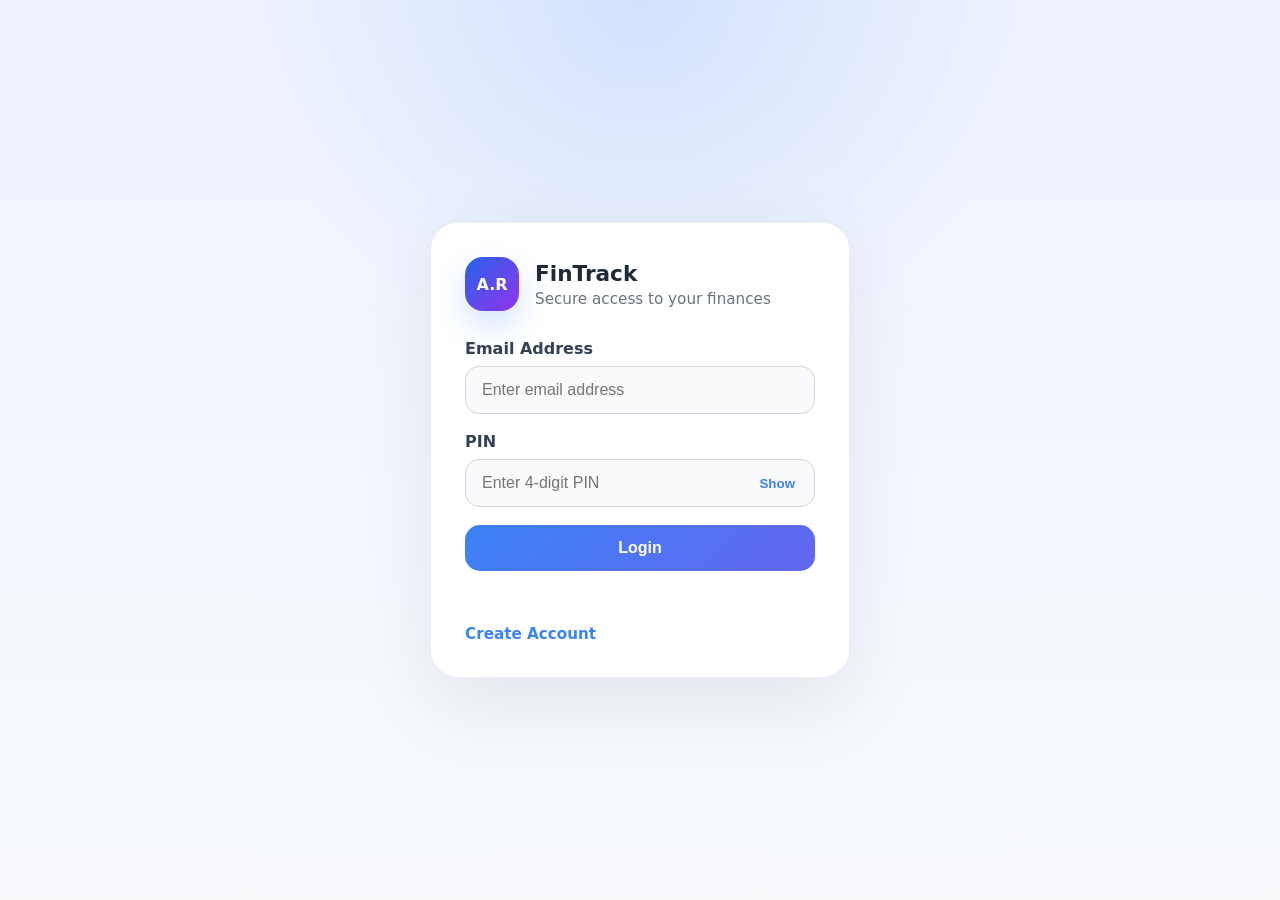
==== add-expense.html @ a309959b "Initial frontend commit" ====
<!DOCTYPE html>
<html lang="en">
<head>
    <meta charset="UTF-8">
    <meta name="viewport" content="width=device-width, initial-scale=1.0">
    <title>Add Expense - FinTrack</title>
    <link rel="stylesheet" href="cs/style.css">
</head>
<body>
    <div class="page-shell">
        <div class="expense-card">

            <div class="expense-header">
                <div>
                    <button class="back-btn" onclick="window.location.href='dashboard.html'"> Back</button>
                    <h1>Add Expense</h1>
                    <p class="dashboard-subtitle">Track your spending easily.</p>
                </div>
                <div class="expense-art" aria-hidden="true">
                    <span class="coin coin-red coin-1"></span>
                    <span class="coin coin-pink coin-2"></span>
                    <span class="coin coin-red coin-3"></span>
                    <span class="bill bill-expense bill-1"></span>
                </div>
            </div>

            <form id="expenseForm" class="expense-form" novalidate>

                <div class="field-group">
                    <label for="amount">Amount</label>
                    <input type="number" id="amount" placeholder="Amount" min="1" />
                </div>

                <div class="field-group">
                    <label for="category">Category</label>
                    <select id="category">
                        <option value="">Select Category</option>
                        <option value="Food">Food</option>
                        <option value="Transport">Transport</option>
                        <option value="Shopping">Shopping</option>
                        <option value="Bills">Bills</option>
                        <option value="Entertainment">Entertainment</option>
                        <option value="Health">Health</option>
                        <option value="Other">Other</option>
                    </select>
                </div>

                <div class="field-group">
                    <label for="mode">Mode</label>
                    <select id="mode">
                        <option value="">Select Mode</option>
                        <option value="Cash">Cash</option>
                        <option value="Debit Card">Debit Card</option>
                        <option value="Credit Card">Credit Card</option>
                        <option value="UPI">UPI</option>
                        <option value="Other">Other</option>
                    </select>
                </div>

                <div class="field-group">
                    <label for="date">Date</label>
                    <input type="date" id="date" />
                </div>

                <div class="field-group hidden" id="otherCategoryWrapper">
                    <label for="otherCategory">Custom category</label>
                    <input type="text" id="otherCategory" placeholder="Custom category" />
                </div>

                <div class="field-group">
                    <label for="note">Note</label>
                    <input type="text" id="note" placeholder="Note" />
                </div>

                <button type="button" class="btn-primary" onclick="addExpense()">Add Expense</button>

                <p id="message" class="message"></p>

            </form>
        </div>
    </div>

    <script src="js/expense.js"></script>
</body>
</html>
---- cs/style.css ----
:root {
  --bg: #eef2ff;
  --card: #ffffff;
  --border: #d1d5db;
  --text: #1f2937;
  --muted: #6b7280;
  --primary: #3b82f6;
  --primary-dark: #1d4ed8;
  --success: #16a34a;
  --danger: #dc2626;
}

* {
  box-sizing: border-box;
}

body {
  margin: 0;
  font-family: Inter, system-ui, -apple-system, BlinkMacSystemFont, "Segoe UI", sans-serif;
  background: radial-gradient(circle at top, rgba(59, 130, 246, 0.15), transparent 35%),
              linear-gradient(180deg, #eef2ff 0%, #f8fafc 100%);
  color: var(--text);
  min-height: 100vh;
  display: grid;
  place-items: center;
  padding: 24px;
}

.page-shell {
  width: min(420px, 100%);
}

.login-card {
  background: var(--card);
  border: 1px solid rgba(148, 163, 184, 0.18);
  border-radius: 28px;
  box-shadow: 0 28px 80px rgba(15, 23, 42, 0.08);
  padding: 34px;
}

.login-brand {
  display: flex;
  align-items: center;
  gap: 16px;
  margin-bottom: 28px;
}

.brand-mark {
  width: 54px;
  height: 54px;
  border-radius: 18px;
  display: grid;
  place-items: center;
  font-weight: 700;
  color: white;
  background: linear-gradient(135deg, #2563eb, #9333ea);
  box-shadow: 0 14px 30px rgba(59, 130, 246, 0.22);
}

.login-brand h1 {
  margin: 0;
  font-size: 1.35rem;
}

.login-brand p {
  margin: 4px 0 0;
  color: var(--muted);
  font-size: 0.95rem;
}

.field-group {
  margin-bottom: 18px;
}

label {
  display: block;
  margin-bottom: 8px;
  font-weight: 600;
  color: #334155;
}

input {
  width: 100%;
  border: 1px solid var(--border);
  border-radius: 14px;
  padding: 14px 16px;
  font-size: 1rem;
  color: var(--text);
  background: #f8fafc;
  outline: none;
  transition: border-color 0.2s ease, box-shadow 0.2s ease;
}

input:focus {
  border-color: rgba(59, 130, 246, 0.7);
  box-shadow: 0 0 0 3px rgba(59, 130, 246, 0.12);
}

.pin-field {
  position: relative;
}

.toggle-pin {
  position: absolute;
  top: 50%;
  right: 12px;
  transform: translateY(-50%);
  border: none;
  background: transparent;
  color: var(--primary);
  font-weight: 700;
  cursor: pointer;
  padding: 8px;
}

.btn-primary {
  width: 100%;
  border: none;
  border-radius: 15px;
  padding: 14px 18px;
  font-size: 1rem;
  font-weight: 700;
  background: linear-gradient(135deg, var(--primary), #6366f1);
  color: white;
  cursor: pointer;
  transition: transform 0.2s ease, box-shadow 0.2s ease, background 0.2s ease;
}

.btn-primary:hover {
  transform: translateY(-1px);
  box-shadow: 0 18px 30px rgba(59, 130, 246, 0.18);
  background: var(--primary-dark);
}

.btn-secondary {
  width: 100%;
  border: 1px solid rgba(59, 130, 246, 0.3);
  border-radius: 15px;
  padding: 14px 18px;
  font-size: 1rem;
  font-weight: 700;
  background: white;
  color: var(--primary);
  cursor: pointer;
  transition: transform 0.2s ease, background 0.2s ease, border-color 0.2s ease;
}

.btn-secondary:hover {
  transform: translateY(-1px);
  background: #f8fafc;
  border-color: var(--primary);
}

.section-heading {
  margin: 0 0 18px;
  color: #334155;
  font-size: 0.95rem;
  font-weight: 700;
  letter-spacing: 0.03em;
  text-transform: uppercase;
}

.hidden {
  display: none;
}

.message {
  min-height: 1.25rem;
  margin: 14px 0 0;
  font-size: 0.95rem;
  font-weight: 600;
}

.meta-row {
  display: flex;
  flex-wrap: wrap;
  justify-content: space-between;
  gap: 10px;
  align-items: center;
  margin-top: 20px;
}

.meta-link,
.meta-text {
  font-size: 0.95rem;
}

.meta-link {
  color: var(--primary);
  text-decoration: none;
  font-weight: 600;
}

.meta-link:hover {
  text-decoration: underline;
}

.meta-text {
  color: var(--muted);
}

.dashboard-card {
  width: min(720px, 100%);
  background: var(--card);
  border: 1px solid rgba(148, 163, 184, 0.18);
  border-radius: 28px;
  box-shadow: 0 28px 80px rgba(15, 23, 42, 0.08);
  padding: 32px;
  display: grid;
  gap: 24px;
}

.summary-cards {
  display: grid;
  grid-template-columns: repeat(3, 1fr);
  gap: 16px;
}

.card {
  background: var(--card);
  border: 1px solid rgba(148, 163, 184, 0.18);
  border-radius: 20px;
  padding: 20px;
  text-align: center;
  box-shadow: 0 10px 30px rgba(15, 23, 42, 0.08);
}

.card h3 {
  margin: 0 0 8px;
  font-size: 1rem;
  color: var(--muted);
}

.card p {
  margin: 0;
  font-size: 1.5rem;
  font-weight: 700;
  color: var(--text);
}

.dashboard-header {
  display: flex;
  flex-wrap: wrap;
  justify-content: space-between;
  align-items: center;
  gap: 16px;
}

.dashboard-subtitle {
  margin: 10px 0 0;
  color: var(--muted);
  line-height: 1.6;
}

.dashboard-grid {
  display: grid;
  grid-template-columns: repeat(2, minmax(0, 1fr));
  gap: 14px;
}

.dashboard-button {
  text-align: left;
  padding: 18px 20px;
  border-radius: 22px;
  font-size: 1rem;
  background: linear-gradient(135deg, rgba(59, 130, 246, 0.15), rgba(99, 102, 241, 0.15));
  color: #0f172a;
  border: 1px solid rgba(59, 130, 246, 0.17);
  box-shadow: inset 0 0 0 1px rgba(255, 255, 255, 0.5);
  transition: transform 0.2s ease, box-shadow 0.2s ease, background 0.2s ease;
}

.dashboard-button:hover {
  transform: translateY(-1px);
  background: linear-gradient(135deg, rgba(59, 130, 246, 0.2), rgba(99, 102, 241, 0.2));
  box-shadow: 0 10px 22px rgba(59, 130, 246, 0.12);
}

.dashboard-actions {
  display: grid;
  gap: 12px;
}

.btn-secondary.small {
  width: auto;
  padding: 10px 16px;
}

.btn-danger {
  width: 100%;
  border: none;
  border-radius: 16px;
  padding: 14px 18px;
  font-size: 1rem;
  font-weight: 700;
  background: linear-gradient(135deg, #ef4444, #dc2626);
  color: white;
  cursor: pointer;
  transition: transform 0.2s ease, box-shadow 0.2s ease;
}

.modal-backdrop {
  display: none;
  position: fixed;
  inset: 0;
  background: rgba(15, 23, 42, 0.55);
  z-index: 50;
  place-items: center;
}

.modal-backdrop.active {
  display: grid;
}

.modal-card {
  width: min(400px, 90%);
  background: #ffffff;
  border-radius: 24px;
  padding: 28px;
  text-align: center;
  box-shadow: 0 24px 60px rgba(15, 23, 42, 0.18);
}

.modal-card h3 {
  margin: 0 0 12px;
  font-size: 1.25rem;
}

.modal-card p {
  margin: 0 0 22px;
  color: var(--muted);
  line-height: 1.6;
}

.modal-actions {
  display: flex;
  flex-wrap: wrap;
  justify-content: center;
  gap: 12px;
}

.modal-card button {
  width: auto;
  min-width: 120px;
  margin: 0;
}

.modal-card button.cancel {
  background: #e2e8f0;
  color: #0f172a;
}

@media (max-width: 420px) {
  .login-card {
    padding: 28px 20px;
  }

  .dashboard-card {
    padding: 24px 18px;
  }

  .summary-cards {
    grid-template-columns: 1fr;
  }

  .dashboard-grid {
    grid-template-columns: 1fr;
  }

  button {
    font-size: 0.97rem;
    padding: 13px 16px;
  }
}

.income-card {
  width: min(520px, 100%);
  background: radial-gradient(circle at top left, rgba(251, 191, 36, 0.15), transparent 30%),
              radial-gradient(circle at bottom right, rgba(34, 197, 94, 0.12), transparent 35%),
              var(--card);
  border: 1px solid rgba(148, 163, 184, 0.18);
  border-radius: 34px;
  box-shadow: 0 28px 90px rgba(15, 23, 42, 0.12);
  padding: 34px;
  position: relative;
  overflow: hidden;
}

.income-header {
  display: flex;
  align-items: center;
  justify-content: space-between;
  gap: 24px;
  margin-bottom: 28px;
}

.income-header h1 {
  margin: 0;
  font-size: clamp(2rem, 3vw, 2.4rem);
}

.income-art {
  position: relative;
  width: 120px;
  height: 110px;
}

.income-art::before {
  content: "";
  position: absolute;
  inset: 0;
  border-radius: 50%;
  background: radial-gradient(circle at center, rgba(251, 191, 36, 0.18), transparent 55%);
}

.coin,
.bill {
  position: absolute;
  display: block;
  border-radius: 999px;
  transform-origin: center;
  animation: float 4s ease-in-out infinite;
}

.coin {
  width: 30px;
  height: 30px;
  border: 1px solid rgba(255, 255, 255, 0.7);
  box-shadow: 0 20px 40px rgba(15, 23, 42, 0.12);
}

.coin-gold {
  background: radial-gradient(circle at 30% 30%, #f8e16c, #f59e0b 65%);
}

.coin-green {
  background: radial-gradient(circle at 30% 30%, #86efac, #10b981 65%);
}

.bill {
  width: 56px;
  height: 32px;
  border-radius: 24px;
  background: linear-gradient(135deg, #22c55e 0%, #10b981 100%);
  box-shadow: 0 24px 42px rgba(34, 197, 94, 0.18);
  animation-duration: 4.5s;
}

.bill::before {
  content: "$";
  position: absolute;
  inset: 0;
  display: grid;
  place-items: center;
  color: rgba(255, 255, 255, 0.95);
  font-weight: 800;
  font-size: 1rem;
}

.coin-1 {
  top: 8px;
  left: 18px;
  animation-delay: 0s;
}

.coin-2 {
  top: 42px;
  left: 60px;
  animation-delay: 0.25s;
}

.coin-3 {
  top: 68px;
  left: 26px;
  animation-delay: 0.5s;
}

.bill-1 {
  right: 0;
  bottom: 16px;
  animation-delay: 0.35s;
}

@keyframes float {
  0%, 100% {
    transform: translateY(0) rotate(0deg);
  }
  25% {
    transform: translateY(-10px) rotate(-8deg);
  }
  50% {
    transform: translateY(-4px) rotate(4deg);
  }
  75% {
    transform: translateY(-12px) rotate(-4deg);
  }
}

.income-form .field-group {
  margin-bottom: 18px;
}

.income-form label {
  display: block;
  margin-bottom: 8px;
  font-weight: 600;
  color: #334155;
}

.income-form input,
.income-form select {
  width: 100%;
  border: 1px solid var(--border);
  border-radius: 16px;
  padding: 14px 16px;
  font-size: 1rem;
  background: #fbfdff;
}

.income-form input:focus,
.income-form select:focus {
  border-color: rgba(59, 130, 246, 0.65);
  box-shadow: 0 0 0 3px rgba(59, 130, 246, 0.1);
}

.income-form .message {
  margin-top: 18px;
}

@media (max-width: 560px) {
  .income-header {
    flex-direction: column;
    align-items: flex-start;
  }

  .income-art {
    width: 100%;
    height: 100px;
  }
}

.back-btn {
  width: auto;
  padding: 8px 14px;
  border: 1px solid rgba(59, 130, 246, 0.3);
  border-radius: 12px;
  background: white;
  color: var(--primary);
  cursor: pointer;
  transition: transform 0.2s ease, background 0.2s ease, border-color 0.2s ease;
  font-size: 0.9rem;
  font-weight: 600;
  margin-bottom: 12px;
}

.back-btn:hover {
  transform: translateY(-1px);
  background: #f8fafc;
  border-color: var(--primary);
}

.expense-card {
  width: min(520px, 100%);
  background: radial-gradient(circle at top left, rgba(220, 38, 38, 0.15), transparent 30%),
              radial-gradient(circle at bottom right, rgba(236, 72, 153, 0.12), transparent 35%),
              var(--card);
  border: 1px solid rgba(148, 163, 184, 0.18);
  border-radius: 34px;
  box-shadow: 0 28px 90px rgba(15, 23, 42, 0.12);
  padding: 34px;
  position: relative;
  overflow: hidden;
}

.expense-header {
  display: flex;
  align-items: center;
  justify-content: space-between;
  gap: 24px;
  margin-bottom: 28px;
}

.expense-header h1 {
  margin: 0;
  font-size: clamp(2rem, 3vw, 2.4rem);
}

.expense-art {
  position: relative;
  width: 120px;
  height: 110px;
}

.expense-art::before {
  content: "";
  position: absolute;
  inset: 0;
  border-radius: 50%;
  background: radial-gradient(circle at center, rgba(220, 38, 38, 0.18), transparent 55%);
}

.coin-red {
  background: radial-gradient(circle at 30% 30%, #fca5a5, #dc2626 65%);
}

.coin-pink {
  background: radial-gradient(circle at 30% 30%, #f9a8d4, #ec4899 65%);
}

.bill-expense {
  background: linear-gradient(135deg, #dc2626 0%, #b91c1c 100%);
  box-shadow: 0 24px 42px rgba(220, 38, 38, 0.18);
}

.bill-expense::before {
  content: "-$";
  position: absolute;
  inset: 0;
  display: grid;
  place-items: center;
  color: rgba(255, 255, 255, 0.95);
  font-weight: 800;
  font-size: 1rem;
}

.expense-form .field-group {
  margin-bottom: 18px;
}

.expense-form label {
  display: block;
  margin-bottom: 8px;
  font-weight: 600;
  color: #334155;
}

.expense-form input,
.expense-form select {
  width: 100%;
  border: 1px solid var(--border);
  border-radius: 16px;
  padding: 14px 16px;
  font-size: 1rem;
  background: #fbfdff;
}

.expense-form input:focus,
.expense-form select:focus {
  border-color: rgba(220, 38, 38, 0.65);
  box-shadow: 0 0 0 3px rgba(220, 38, 38, 0.1);
}

.expense-form .message {
  margin-top: 18px;
}

@media (max-width: 560px) {
  .expense-header {
    flex-direction: column;
    align-items: flex-start;
  }

  .expense-art {
    width: 100%;
    height: 100px;
  }
}

.anime-welcome {
  position: fixed;
  inset: 0;
  display: grid;
  place-items: center;
  background: rgba(8, 15, 45, 0.88);
  opacity: 0;
  visibility: hidden;
  pointer-events: none;
  transition: opacity 0.35s ease, visibility 0.35s ease;
  z-index: 1000;
}

.anime-welcome.active {
  opacity: 1;
  visibility: visible;
  pointer-events: auto;
}

.anime-welcome__panel {
  position: relative;
  width: min(420px, 92%);
  border-radius: 36px;
  padding: 34px 30px;
  background: radial-gradient(circle at top left, rgba(59, 130, 246, 0.22), transparent 35%),
              linear-gradient(180deg, rgba(15, 23, 42, 0.95), rgba(30, 58, 138, 0.75));
  border: 1px solid rgba(96, 165, 250, 0.24);
  box-shadow: 0 40px 120px rgba(15, 23, 42, 0.45);
  overflow: hidden;
  animation: welcome-zoom 0.6s ease-out both;
}

.anime-welcome__sparkles {
  position: absolute;
  inset: 0;
  pointer-events: none;
}

.anime-welcome__sparkles span {
  position: absolute;
  width: 14px;
  height: 14px;
  border-radius: 50%;
  background: radial-gradient(circle, rgba(255, 255, 255, 1), rgba(96, 165, 250, 0.85));
  filter: drop-shadow(0 0 20px rgba(96, 165, 250, 0.6));
  opacity: 0;
  animation: sparkle 1.4s ease-in-out infinite;
}

.anime-welcome__sparkles span:nth-child(1) {
  top: 18%;
  left: 26%;
  animation-delay: 0s;
}

.anime-welcome__sparkles span:nth-child(2) {
  top: 38%;
  right: 18%;
  animation-delay: 0.18s;
}

.anime-welcome__sparkles span:nth-child(3) {
  bottom: 24%;
  left: 20%;
  animation-delay: 0.33s;
}

.anime-welcome__sparkles span:nth-child(4) {
  bottom: 15%;
  right: 28%;
  animation-delay: 0.45s;
}

.anime-welcome__content {
  position: relative;
  z-index: 1;
  text-align: center;
  color: #eff6ff;
}

.anime-welcome__subtitle {
  margin: 0;
  color: #a5b4fc;
  text-transform: uppercase;
  letter-spacing: 0.2em;
  font-size: 0.85rem;
}

.anime-welcome__title {
  margin: 18px 0 0;
  font-size: clamp(2rem, 4vw, 3.4rem);
  letter-spacing: 0.05em;
  text-shadow: 0 20px 40px rgba(59, 130, 246, 0.35);
}

.anime-welcome__ring {
  width: 110px;
  height: 110px;
  margin: 24px auto 0;
  border-radius: 50%;
  border: 2px solid rgba(255, 255, 255, 0.18);
  box-shadow: 0 0 0 8px rgba(59, 130, 246, 0.12);
  animation: ring-pop 1.6s ease-in-out infinite;
}

@keyframes sparkle {
  0%, 100% {
    opacity: 0;
    transform: translateY(0) scale(0.75);
  }
  40% {
    opacity: 1;
    transform: translateY(-12px) scale(1.1);
  }
  70% {
    opacity: 0.6;
    transform: translateY(-6px) scale(0.95);
  }
}

@keyframes ring-pop {
  0%, 100% {
    transform: scale(0.95);
    box-shadow: 0 0 0 8px rgba(59, 130, 246, 0.12);
  }
  50% {
    transform: scale(1.08);
    box-shadow: 0 0 0 14px rgba(59, 130, 246, 0.18);
  }
}

@keyframes welcome-zoom {
  0% {
    opacity: 0;
    transform: translateY(18px) scale(0.94);
  }
  100% {
    opacity: 1;
    transform: translateY(0) scale(1);
  }
}

@media (max-width: 520px) {
  .anime-welcome__content {
    padding: 0 10px;
  }

  .anime-welcome__title {
    font-size: 2.3rem;
  }
}

/* =====================
   ANALYTICS PAGE (ANIME-STYLE DASHBOARD THEME)
   ===================== */

.analytics-card {
  width: min(1200px, 100%);
  background: var(--card);
  border: 1px solid rgba(148, 163, 184, 0.18);
  border-radius: 28px;
  box-shadow: 0 28px 80px rgba(15, 23, 42, 0.08);
  padding: 40px;
  display: grid;
  gap: 32px;
  position: relative;
  overflow: hidden;
}

.analytics-card::before {
  content: '';
  position: absolute;
  top: 0;
  left: 0;
  right: 0;
  bottom: 0;
  background:
    radial-gradient(circle at 20% 80%, rgba(59, 130, 246, 0.03) 0%, transparent 50%),
    radial-gradient(circle at 80% 20%, rgba(99, 102, 241, 0.03) 0%, transparent 50%),
    radial-gradient(circle at 40% 40%, rgba(168, 85, 247, 0.02) 0%, transparent 50%);
  animation: floatParticles 8s ease-in-out infinite;
  pointer-events: none;
}

/* Floating Particles */
.floating-particles {
  position: absolute;
  top: 0;
  left: 0;
  right: 0;
  bottom: 0;
  pointer-events: none;
  overflow: hidden;
}

.particle {
  position: absolute;
  width: 4px;
  height: 4px;
  background: linear-gradient(45deg, rgba(59, 130, 246, 0.6), rgba(168, 85, 247, 0.6));
  border-radius: 50%;
  animation: floatUp 6s ease-in-out infinite;
}

.particle::before {
  content: '';
  position: absolute;
  top: -2px;
  left: -2px;
  right: -2px;
  bottom: -2px;
  border: 1px solid rgba(59, 130, 246, 0.3);
  border-radius: 50%;
  animation: pulse 2s ease-in-out infinite;
}

.particle-1 {
  top: 20%;
  left: 10%;
  animation-delay: 0s;
}

.particle-2 {
  top: 60%;
  left: 80%;
  animation-delay: 1.5s;
}

.particle-3 {
  top: 40%;
  left: 60%;
  animation-delay: 3s;
}

.particle-4 {
  top: 80%;
  left: 20%;
  animation-delay: 4.5s;
}

.particle-5 {
  top: 30%;
  left: 90%;
  animation-delay: 6s;
}

@keyframes floatUp {
  0% {
    transform: translateY(100vh) rotate(0deg);
    opacity: 0;
  }
  10% {
    opacity: 1;
  }
  90% {
    opacity: 1;
  }
  100% {
    transform: translateY(-100px) rotate(360deg);
    opacity: 0;
  }
}

@keyframes pulse {
  0%, 100% {
    transform: scale(1);
    opacity: 0.6;
  }
  50% {
    transform: scale(1.5);
    opacity: 1;
  }
}

.analytics-header {
  display: flex;
  flex-wrap: wrap;
  justify-content: space-between;
  align-items: center;
  gap: 20px;
  position: relative;
  z-index: 2;
}

.analytics-header h1 {
  background: linear-gradient(135deg, #3b82f6, #6366f1, #a855f7);
  -webkit-background-clip: text;
  -webkit-text-fill-color: transparent;
  background-clip: text;
  font-size: 2.5rem;
  font-weight: 800;
  margin: 0;
  text-shadow: 0 0 30px rgba(59, 130, 246, 0.3);
  animation: glowPulse 3s ease-in-out infinite;
}

.analytics-subtitle {
  color: var(--muted);
  font-size: 1.1rem;
  margin: 8px 0 0;
  font-style: italic;
}

.chart-container {
  background: linear-gradient(135deg, rgba(59, 130, 246, 0.02), rgba(99, 102, 241, 0.02));
  border: 1px solid rgba(59, 130, 246, 0.1);
  border-radius: 24px;
  padding: 28px;
  backdrop-filter: blur(10px);
  animation: slideInUp 0.8s ease-out both;
  position: relative;
  overflow: hidden;
  transition: transform 0.3s ease, box-shadow 0.3s ease;
}

.chart-container:hover {
  transform: translateY(-4px);
  box-shadow: 0 20px 40px rgba(59, 130, 246, 0.15);
}

.chart-container::before {
  content: '';
  position: absolute;
  top: 0;
  left: -100%;
  width: 100%;
  height: 100%;
  background: linear-gradient(90deg, transparent, rgba(59, 130, 246, 0.05), transparent);
  animation: shimmer 3s infinite;
}

.chart-container::after {
  content: '🌟';
  position: absolute;
  top: 15px;
  right: 20px;
  font-size: 18px;
  color: rgba(59, 130, 246, 0.4);
  animation: twinkle 3s ease-in-out infinite;
  opacity: 0;
  transition: opacity 0.3s ease;
}

.chart-container:hover::after {
  opacity: 1;
}

.chart-container h2 {
  background: linear-gradient(135deg, #3b82f6, #6366f1);
  -webkit-background-clip: text;
  -webkit-text-fill-color: transparent;
  background-clip: text;
  font-size: 1.8rem;
  font-weight: 700;
  margin: 0 0 24px;
  text-align: center;
  text-shadow: 0 0 20px rgba(59, 130, 246, 0.3);
}

.chart-container:nth-child(2) {
  animation-delay: 0.2s;
}

.chart-container:nth-child(3) {
  animation-delay: 0.4s;
}

.analytics-summary-cards {
  display: grid;
  grid-template-columns: repeat(auto-fit, minmax(280px, 1fr));
  gap: 24px;
}

.analytics-card-item {
  background: linear-gradient(135deg, rgba(59, 130, 246, 0.05), rgba(99, 102, 241, 0.05));
  border: 1px solid rgba(59, 130, 246, 0.15);
  border-radius: 20px;
  padding: 28px;
  text-align: center;
  backdrop-filter: blur(10px);
  transition: transform 0.3s ease, box-shadow 0.3s ease, background 0.3s ease;
  animation: fadeInScale 0.6s ease-out both;
  position: relative;
  overflow: hidden;
}

.analytics-card-item::before {
  content: '';
  position: absolute;
  top: -50%;
  left: -50%;
  width: 200%;
  height: 200%;
  background: conic-gradient(from 0deg, transparent, rgba(59, 130, 246, 0.08), rgba(99, 102, 241, 0.08), transparent);
  animation: rotate 6s linear infinite;
  opacity: 0;
  transition: opacity 0.3s ease;
}

.analytics-card-item::after {
  content: '✨';
  position: absolute;
  top: 10px;
  right: 15px;
  font-size: 16px;
  color: rgba(59, 130, 246, 0.6);
  animation: sparkle 2s ease-in-out infinite;
  opacity: 0;
  transition: opacity 0.3s ease;
}

.analytics-card-item:hover::before {
  opacity: 1;
}

.analytics-card-item:hover::after {
  opacity: 1;
}

.analytics-card-item:hover {
  transform: translateY(-8px) scale(1.02);
  background: linear-gradient(135deg, rgba(59, 130, 246, 0.08), rgba(99, 102, 241, 0.08));
  box-shadow: 0 20px 40px rgba(59, 130, 246, 0.2);
}

.analytics-card-item h3 {
  color: var(--muted);
  font-size: 1rem;
  font-weight: 600;
  margin: 0 0 12px;
  text-transform: uppercase;
  letter-spacing: 1px;
}

.analytics-card-item p {
  background: linear-gradient(135deg, #3b82f6, #6366f1, #a855f7);
  -webkit-background-clip: text;
  -webkit-text-fill-color: transparent;
  background-clip: text;
  font-size: 2.2rem;
  font-weight: 800;
  margin: 0;
  text-shadow: 0 0 20px rgba(59, 130, 246, 0.3);
  animation: numberGlow 2s ease-in-out infinite;
}

.analytics-card-item:nth-child(1) {
  animation-delay: 0.1s;
}

.analytics-card-item:nth-child(2) {
  animation-delay: 0.2s;
}

.analytics-card-item:nth-child(3) {
  animation-delay: 0.3s;
}

/* Anime-style animations */
@keyframes floatParticles {
  0%, 100% {
    transform: translateY(0px) rotate(0deg);
    opacity: 0.3;
  }
  25% {
    transform: translateY(-10px) rotate(90deg);
    opacity: 0.6;
  }
  50% {
    transform: translateY(-5px) rotate(180deg);
    opacity: 0.4;
  }
  75% {
    transform: translateY(-15px) rotate(270deg);
    opacity: 0.7;
  }
}

@keyframes glowPulse {
  0%, 100% {
    filter: drop-shadow(0 0 10px rgba(59, 130, 246, 0.3));
  }
  50% {
    filter: drop-shadow(0 0 20px rgba(59, 130, 246, 0.6));
  }
}

@keyframes numberGlow {
  0%, 100% {
    filter: drop-shadow(0 0 5px rgba(59, 130, 246, 0.2));
  }
  50% {
    filter: drop-shadow(0 0 15px rgba(59, 130, 246, 0.5));
  }
}

@keyframes gradientShift {
  0%, 100% { background-position: 0% 50%; }
  50% { background-position: 100% 50%; }
}

@keyframes shimmer {
  0% { left: -100%; }
  100% { left: 100%; }
}

@keyframes slideInUp {
  from {
    opacity: 0;
    transform: translateY(40px);
  }
  to {
    opacity: 1;
    transform: translateY(0);
  }
}

@keyframes fadeInScale {
  from {
    opacity: 0;
    transform: scale(0.9);
  }
  to {
    opacity: 1;
    transform: scale(1);
  }
}

@keyframes twinkle {
  0%, 100% {
    transform: scale(1) rotate(0deg);
    opacity: 0.4;
  }
  25% {
    transform: scale(1.3) rotate(90deg);
    opacity: 0.8;
  }
  50% {
    transform: scale(1.6) rotate(180deg);
    opacity: 0.6;
  }
  75% {
    transform: scale(1.2) rotate(270deg);
    opacity: 1;
  }
}

@media (max-width: 768px) {
  .analytics-card {
    padding: 24px 20px;
  }

  .analytics-header h1 {
    font-size: 2rem;
  }

  .chart-container {
    padding: 20px;
  }

  .analytics-summary-cards {
    grid-template-columns: 1fr;
  }
}

.transactions-card {
  width: min(1000px, 100%);
  background: var(--card);
  border: 1px solid rgba(148, 163, 184, 0.18);
  border-radius: 28px;
  box-shadow: 0 28px 80px rgba(15, 23, 42, 0.08);
  padding: 32px;
  display: grid;
  gap: 24px;
  animation: fadeInUp 0.7s ease-out both;
}

.transactions-header {
  display: flex;
  flex-wrap: wrap;
  justify-content: space-between;
  align-items: center;
  gap: 16px;
}

.transactions-table-container {
  overflow-x: auto;
  border-radius: 16px;
  border: 1px solid rgba(148, 163, 184, 0.18);
  background: #f8fafc;
  animation: fadeIn 0.8s ease-out both;
  animation-delay: 0.15s;
}

.transactions-table {
  width: 100%;
  border-collapse: collapse;
  font-size: 0.9rem;
}

.transactions-table th,
.transactions-table td {
  padding: 12px 16px;
  text-align: left;
  border-bottom: 1px solid rgba(148, 163, 184, 0.12);
}

.transactions-table th {
  background: #f1f5f9;
  font-weight: 600;
  color: var(--text);
  position: sticky;
  top: 0;
}

.transactions-table tbody tr {
  transition: transform 0.18s ease, background 0.2s ease, box-shadow 0.2s ease;
  transform: translateZ(0);
}

.transactions-table tbody tr:hover {
  background: rgba(59, 130, 246, 0.08);
  transform: translateX(4px);
  box-shadow: 0 10px 20px rgba(59, 130, 246, 0.08);
}

.transactions-table tbody tr:nth-child(odd) {
  background: rgba(255, 255, 255, 0.92);
}

.transactions-table tbody tr:nth-child(even) {
  background: rgba(248, 250, 252, 0.9);
}

.income-type {
  color: var(--success);
  font-weight: 600;
}

.expense-type {
  color: var(--danger);
  font-weight: 600;
}

.btn-small {
  padding: 6px 12px;
  border: none;
  border-radius: 8px;
  font-size: 0.8rem;
  font-weight: 600;
  cursor: pointer;
  transition: transform 0.2s ease, box-shadow 0.2s ease;
}

.btn-small:hover {
  transform: translateY(-1px);
  box-shadow: 0 10px 18px rgba(15, 23, 42, 0.12);
}

.edit-btn {
  background: var(--primary);
  color: white;
  margin-right: 8px;
}

.delete-btn {
  background: var(--danger);
  color: white;
}

.filter-buttons {
    display: flex;
    gap: 10px;
    margin: 20px 0;
    animation: fadeIn 0.75s ease-out both;
    animation-delay: 0.1s;
}

.filter-btn {
    padding: 10px 18px;
    border: none;
    cursor: pointer;
    border-radius: 8px;
    background: #e5e7eb;
    font-weight: 600;
    transition: transform 0.2s ease, background 0.2s ease, box-shadow 0.2s ease;
}

.filter-btn:hover {
    transform: translateY(-1px);
    background: #d1d5db;
}

.filter-btn.active {
    background: #111827;
    color: white;
    box-shadow: 0 12px 24px rgba(17, 24, 39, 0.12);
}

.income-btn {
    background: #dcfce7;
    color: #166534;
}

.modal-backdrop.active {
  animation: fadeIn 0.2s ease-out both;
}

.modal-card {
  animation: popIn 0.25s ease-out both;
}

@keyframes fadeInUp {
  from {
    opacity: 0;
    transform: translateY(24px);
  }
  to {
    opacity: 1;
    transform: translateY(0);
  }
}

@keyframes fadeIn {
  from {
    opacity: 0;
  }
  to {
    opacity: 1;
  }
}

@keyframes popIn {
  from {
    opacity: 0;
    transform: scale(0.96);
  }
  to {
    opacity: 1;
    transform: scale(1);
  }
}

@media (max-width: 768px) {
  .transactions-card {
    padding: 24px 18px;
  }

  .transactions-table th,
  .transactions-table td {
    padding: 8px 12px;
    font-size: 0.8rem;
  }

  .summary-cards {
    grid-template-columns: 1fr;
  }
}


.expense-btn {
    background: #fee2e2;
    color: #991b1b;
}

.income {
    color: green;
    font-weight: bold;
}

.expense {
    color: red;
    font-weight: bold;
}
.top-controls {
    display: flex;
    gap: 15px;
    margin: 20px 0;
    flex-wrap: wrap;
}

.search-input,
.date-input {
    padding: 10px;
    border-radius: 8px;
    border: 1px solid #d1d5db;
}

.action-buttons {
    display: flex;
    gap: 8px;
}

.edit-btn {
    background: #2563eb;
    color: white;
    border: none;
    padding: 6px 10px;
    border-radius: 6px;
    cursor: pointer;
}
.delete-btn {
    background: #dc2626;
    color: white;
    border: none;
    padding: 6px 10px;
    border-radius: 6px;
    cursor: pointer;
}
.recaptcha-box {
    margin: 20px 0;
    display: flex;
    justify-content: center;
}
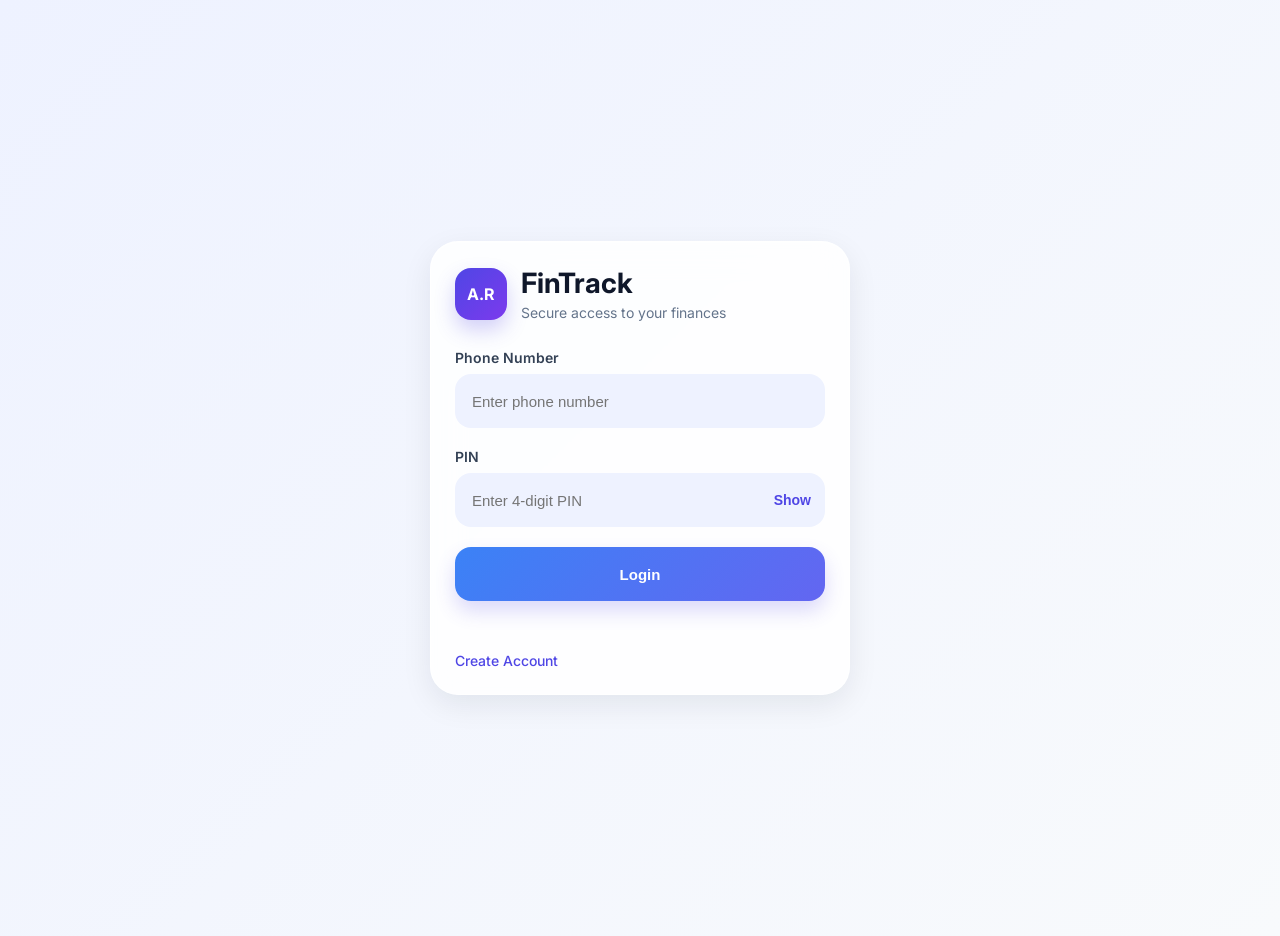
==== commit 4db3036b: "Production API update" ====
--- a/add-expense.html
+++ b/add-expense.html
@@ -4,7 +4,7 @@
     <meta charset="UTF-8">
     <meta name="viewport" content="width=device-width, initial-scale=1.0">
     <title>Add Expense - FinTrack</title>
-    <link rel="stylesheet" href="cs/style.css">
+    <link rel="stylesheet" href="css/style.css">
 </head>
 <body>
     <div class="page-shell">
--- a/css/style.css
+++ b/css/style.css
@@ -0,0 +1,555 @@
+/* =========================
+   GOOGLE FONT
+========================= */
+@import url('https://fonts.googleapis.com/css2?family=Inter:wght@400;500;600;700&display=swap');
+
+/* =========================
+   RESET
+========================= */
+*{
+    margin:0;
+    padding:0;
+    box-sizing:border-box;
+}
+
+html{
+    font-size:16px;
+}
+
+body{
+    font-family:'Inter',sans-serif;
+    background:linear-gradient(135deg,#eef2ff,#f8fafc);
+    min-height:100vh;
+    color:#0f172a;
+    overflow-x:hidden;
+    padding:18px;
+}
+
+/* =========================
+   PAGE SHELL
+========================= */
+.page-shell{
+    width:100%;
+    min-height:100vh;
+    display:flex;
+    align-items:center;
+    justify-content:center;
+}
+
+/* =========================
+   MAIN CARDS
+========================= */
+.login-card,
+.dashboard-card,
+.transactions-card,
+.analytics-card,
+.income-card,
+.expense-card{
+    width:100%;
+    max-width:420px;
+    background:rgba(255,255,255,0.85);
+    backdrop-filter:blur(16px);
+    border-radius:28px;
+    padding:24px;
+    border:1px solid rgba(255,255,255,0.6);
+    box-shadow:
+        0 10px 30px rgba(15,23,42,0.08),
+        inset 0 1px 0 rgba(255,255,255,0.5);
+}
+
+/* Bigger pages */
+.dashboard-card,
+.transactions-card,
+.analytics-card{
+    max-width:1000px;
+}
+
+/* =========================
+   BRAND
+========================= */
+.login-brand{
+    display:flex;
+    align-items:center;
+    gap:14px;
+    margin-bottom:28px;
+}
+
+.brand-mark{
+    width:52px;
+    height:52px;
+    border-radius:16px;
+    display:flex;
+    align-items:center;
+    justify-content:center;
+    background:linear-gradient(135deg,#4f46e5,#7c3aed);
+    color:#fff;
+    font-weight:700;
+    font-size:16px;
+    box-shadow:0 10px 20px rgba(79,70,229,0.25);
+}
+
+.login-brand h1{
+    font-size:28px;
+    font-weight:700;
+    margin-bottom:4px;
+}
+
+.login-brand p{
+    font-size:14px;
+    color:#64748b;
+}
+
+/* =========================
+   FORMS
+========================= */
+.login-form,
+.income-form,
+.expense-form{
+    display:flex;
+    flex-direction:column;
+    gap:20px;
+}
+
+.field-group{
+    display:flex;
+    flex-direction:column;
+    gap:8px;
+}
+
+.field-group label{
+    font-size:14px;
+    font-weight:600;
+    color:#334155;
+}
+
+input,
+select{
+    width:100%;
+    height:54px;
+    border:none;
+    outline:none;
+    border-radius:16px;
+    padding:0 16px;
+    font-size:15px;
+    background:#eef2ff;
+    color:#0f172a;
+    border:1px solid transparent;
+    transition:0.3s ease;
+}
+
+input:focus,
+select:focus{
+    background:#fff;
+    border-color:#6366f1;
+    box-shadow:0 0 0 4px rgba(99,102,241,0.12);
+}
+
+/* =========================
+   PIN FIELD
+========================= */
+.pin-field{
+    position:relative;
+    display:flex;
+    align-items:center;
+}
+
+.toggle-pin{
+    position:absolute;
+    right:14px;
+    border:none;
+    background:none;
+    color:#4f46e5;
+    font-weight:600;
+    cursor:pointer;
+    font-size:14px;
+}
+
+/* =========================
+   BUTTONS
+========================= */
+.btn-primary,
+.dashboard-button{
+    width:100%;
+    height:54px;
+    border:none;
+    border-radius:16px;
+    background:linear-gradient(135deg,#3b82f6,#6366f1);
+    color:#fff;
+    font-size:15px;
+    font-weight:600;
+    cursor:pointer;
+    transition:0.3s ease;
+    box-shadow:0 10px 20px rgba(79,70,229,0.2);
+}
+
+.btn-primary:hover,
+.dashboard-button:hover{
+    transform:translateY(-2px);
+}
+
+.btn-secondary{
+    border:none;
+    background:#e2e8f0;
+    color:#0f172a;
+    padding:12px 18px;
+    border-radius:14px;
+    cursor:pointer;
+    font-weight:600;
+}
+
+.btn-danger{
+    border:none;
+    background:linear-gradient(135deg,#ef4444,#dc2626);
+    color:#fff;
+    padding:14px 20px;
+    border-radius:16px;
+    cursor:pointer;
+    font-weight:600;
+    width:100%;
+}
+
+.back-btn{
+    border:none;
+    background:#eef2ff;
+    color:#4338ca;
+    padding:10px 16px;
+    border-radius:14px;
+    cursor:pointer;
+    margin-bottom:18px;
+    font-weight:600;
+}
+
+/* =========================
+   LINKS
+========================= */
+.meta-row{
+    margin-top:4px;
+}
+
+.meta-link{
+    text-decoration:none;
+    color:#4f46e5;
+    font-size:14px;
+    font-weight:500;
+}
+
+.meta-link:hover{
+    text-decoration:underline;
+}
+
+/* =========================
+   MESSAGE
+========================= */
+.message{
+    text-align:center;
+    font-size:14px;
+    margin-top:5px;
+    color:#16a34a;
+}
+
+/* =========================
+   HEADERS
+========================= */
+.dashboard-header,
+.transactions-header,
+.analytics-header,
+.income-header,
+.expense-header{
+    display:flex;
+    justify-content:space-between;
+    gap:20px;
+    margin-bottom:28px;
+    flex-wrap:wrap;
+}
+
+.dashboard-header h2,
+.transactions-header h1,
+.analytics-header h1,
+.income-header h1,
+.expense-header h1{
+    font-size:30px;
+    margin-bottom:8px;
+}
+
+.dashboard-subtitle,
+.analytics-subtitle{
+    color:#64748b;
+    line-height:1.5;
+    font-size:14px;
+}
+
+/* =========================
+   SUMMARY CARDS
+========================= */
+.summary-cards,
+.analytics-summary-cards{
+    display:grid;
+    grid-template-columns:repeat(auto-fit,minmax(180px,1fr));
+    gap:16px;
+    margin-bottom:24px;
+}
+
+.card,
+.analytics-card-item,
+.export-card{
+    background:rgba(255,255,255,0.9);
+    border-radius:22px;
+    padding:22px;
+    box-shadow:0 8px 20px rgba(15,23,42,0.05);
+    border:1px solid rgba(226,232,240,0.8);
+}
+
+.card h3,
+.analytics-card-item h3{
+    color:#64748b;
+    font-size:14px;
+    margin-bottom:12px;
+}
+
+.card p,
+.analytics-card-item p{
+    font-size:26px;
+    font-weight:700;
+}
+
+/* =========================
+   DASHBOARD GRID
+========================= */
+.dashboard-grid,
+.export-grid{
+    display:grid;
+    grid-template-columns:repeat(auto-fit,minmax(200px,1fr));
+    gap:16px;
+    margin-bottom:24px;
+}
+
+/* =========================
+   TOP CONTROLS
+========================= */
+.top-controls{
+    display:flex;
+    gap:14px;
+    flex-wrap:wrap;
+    margin-bottom:24px;
+}
+
+.date-input{
+    min-width:200px;
+}
+
+/* =========================
+   FILTER BUTTONS
+========================= */
+.filter-buttons{
+    display:flex;
+    gap:12px;
+    flex-wrap:wrap;
+    margin-bottom:24px;
+}
+
+.filter-btn{
+    border:none;
+    background:#eef2ff;
+    color:#4338ca;
+    padding:12px 18px;
+    border-radius:14px;
+    cursor:pointer;
+    font-weight:600;
+}
+
+.filter-btn.active{
+    background:linear-gradient(135deg,#3b82f6,#6366f1);
+    color:#fff;
+}
+
+/* =========================
+   TABLES
+========================= */
+.transactions-table-container{
+    width:100%;
+    overflow-x:auto;
+    border-radius:20px;
+}
+
+.transactions-table{
+    width:100%;
+    min-width:700px;
+    border-collapse:collapse;
+    background:#fff;
+    overflow:hidden;
+}
+
+.transactions-table th{
+    background:#eef2ff;
+    color:#4338ca;
+    padding:16px;
+    text-align:left;
+    font-size:14px;
+}
+
+.transactions-table td{
+    padding:16px;
+    border-bottom:1px solid #e2e8f0;
+    font-size:14px;
+}
+
+.transactions-table tr:hover{
+    background:#f8fafc;
+}
+
+/* =========================
+   CHARTS
+========================= */
+.chart-container{
+    background:#fff;
+    border-radius:24px;
+    padding:22px;
+    margin-top:22px;
+    box-shadow:0 8px 20px rgba(15,23,42,0.05);
+}
+
+.chart-container h2{
+    margin-bottom:18px;
+    font-size:20px;
+}
+
+/* =========================
+   MODAL
+========================= */
+.modal-backdrop{
+    position:fixed;
+    inset:0;
+    background:rgba(15,23,42,0.55);
+    display:none;
+    align-items:center;
+    justify-content:center;
+    padding:20px;
+    z-index:999;
+}
+
+.modal-card{
+    width:100%;
+    max-width:420px;
+    background:#fff;
+    border-radius:24px;
+    padding:24px;
+}
+
+.modal-card h3{
+    margin-bottom:20px;
+}
+
+.modal-actions{
+    display:flex;
+    gap:12px;
+    margin-top:20px;
+}
+
+.cancel{
+    flex:1;
+    border:none;
+    border-radius:16px;
+    background:#e2e8f0;
+    cursor:pointer;
+    font-weight:600;
+}
+
+/* =========================
+   HIDDEN
+========================= */
+.hidden{
+    display:none;
+}
+
+/* =========================
+   MOBILE RESPONSIVE
+========================= */
+@media(max-width:768px){
+
+    body{
+        padding:12px;
+    }
+
+    .login-card,
+    .dashboard-card,
+    .transactions-card,
+    .analytics-card,
+    .income-card,
+    .expense-card{
+        padding:20px;
+        border-radius:24px;
+    }
+
+    .dashboard-header,
+    .transactions-header,
+    .analytics-header,
+    .income-header,
+    .expense-header{
+        flex-direction:column;
+        align-items:flex-start;
+    }
+
+    .dashboard-header h2,
+    .transactions-header h1,
+    .analytics-header h1,
+    .income-header h1,
+    .expense-header h1{
+        font-size:24px;
+    }
+
+    .summary-cards,
+    .analytics-summary-cards,
+    .dashboard-grid,
+    .export-grid{
+        grid-template-columns:1fr;
+    }
+
+    .top-controls{
+        flex-direction:column;
+    }
+
+    .date-input{
+        width:100%;
+    }
+
+    .card p,
+    .analytics-card-item p{
+        font-size:22px;
+    }
+
+    .transactions-table{
+        min-width:650px;
+    }
+}
+
+/* =========================
+   EXTRA SMALL DEVICES
+========================= */
+@media(max-width:480px){
+
+    html{
+        font-size:15px;
+    }
+
+    .login-brand h1{
+        font-size:24px;
+    }
+
+    .brand-mark{
+        width:48px;
+        height:48px;
+    }
+
+    input,
+    select,
+    .btn-primary,
+    .dashboard-button{
+        height:52px;
+    }
+
+    .card,
+    .analytics-card-item,
+    .export-card{
+        padding:18px;
+    }
+}
